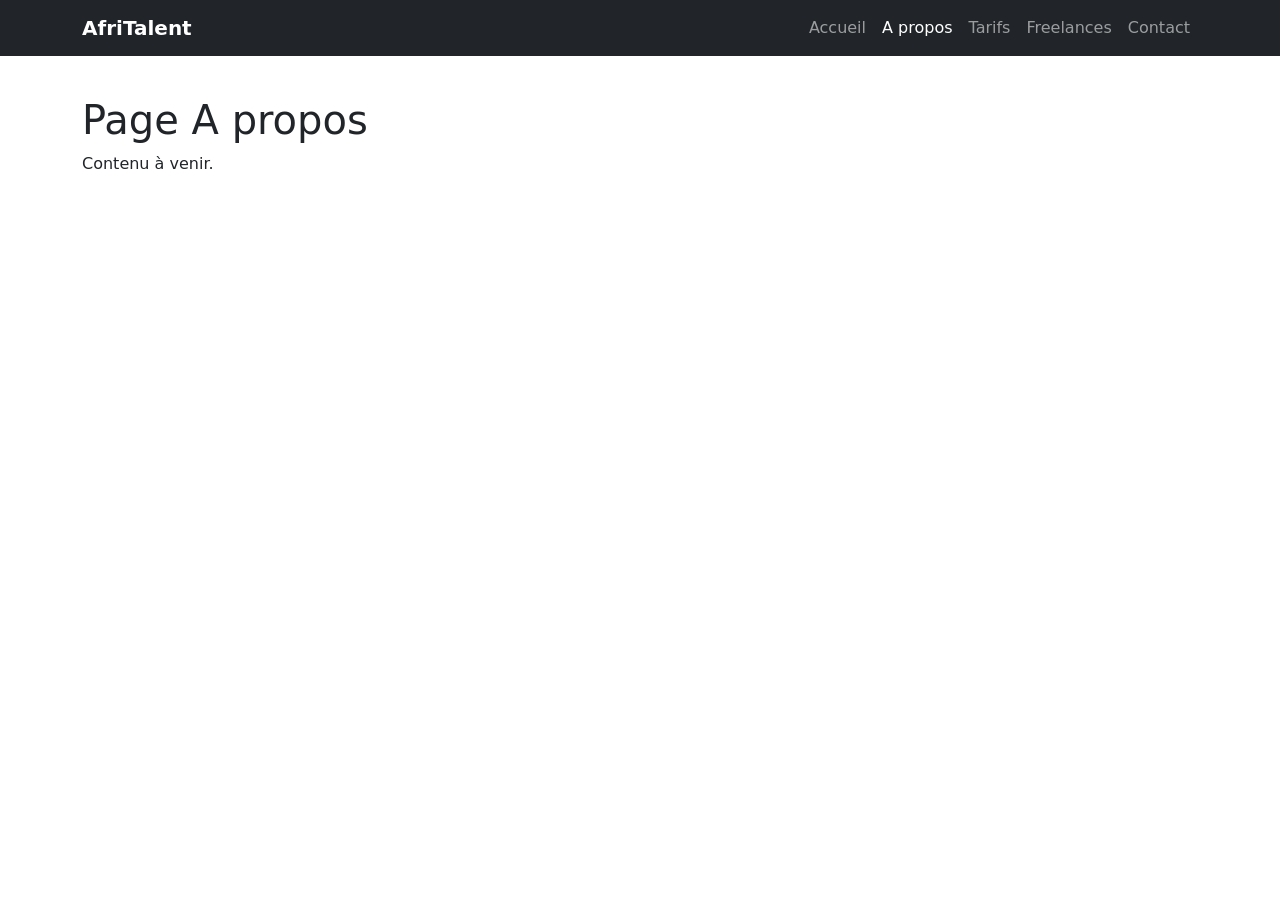
==== about.html @ 6c013454 "initial commit - Mbacke Mame awa" ====
<!DOCTYPE html>
<html lang="fr">
<head>
  <meta charset="UTF-8">
  <meta name="viewport" content="width=device-width, initial-scale=1.0">
  <title>AfriTalent - A Propos</title>
  <link href="https://cdn.jsdelivr.net/npm/bootstrap@5.3.3/dist/css/bootstrap.min.css" rel="stylesheet">
  <link rel="stylesheet" href="css/style.css">
</head>
<body>
  <!-- Navbar -->
  <nav class="navbar navbar-expand-lg navbar-dark bg-dark fixed-top">
    <div class="container">
      <a class="navbar-brand fw-bold" href="index.html">AfriTalent</a>
      <button class="navbar-toggler" type="button" data-bs-toggle="collapse" data-bs-target="#navbarNav">
        <span class="navbar-toggler-icon"></span>
      </button>
      <div class="collapse navbar-collapse" id="navbarNav">
        <ul class="navbar-nav ms-auto">
          <li class="nav-item"><a class="nav-link" href="index.html">Accueil</a></li>
          <li class="nav-item"><a class="nav-link active" href="about.html">A propos</a></li>
          <li class="nav-item"><a class="nav-link" href="tarifs.html">Tarifs</a></li>
          <li class="nav-item"><a class="nav-link" href="freelances.html">Freelances</a></li>
          <li class="nav-item"><a class="nav-link" href="contact.html">Contact</a></li>
        </ul>
      </div>
    </div>
  </nav>

  <!-- Contenu de la page -->
  <main class="container mt-5 pt-5">
    <h1>Page A propos</h1>
    <p>Contenu à venir.</p>
  </main>

  <script src="https://cdn.jsdelivr.net/npm/bootstrap@5.3.3/dist/js/bootstrap.bundle.min.js"></script>
  <script src="js/script.js"></script>
</body>
</html>
---- css/style.css ----
/* Reset de base pour le commit 1 */
body {
  margin: 0;
  padding: 0;
  font-family: system-ui, -apple-system, sans-serif;
}
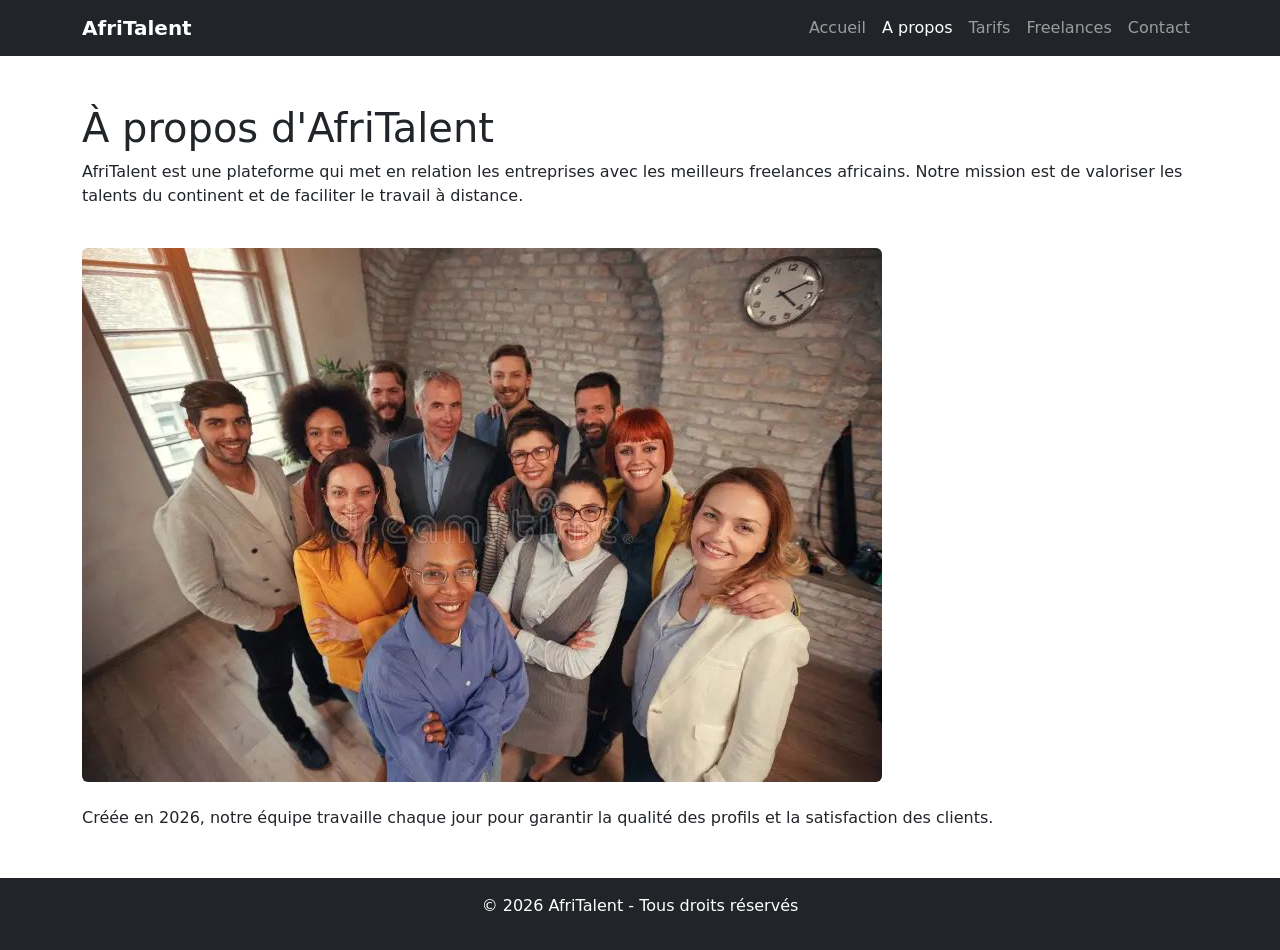
==== commit edd1f279: "COMMIT 2 : HTML 1 structure complète des 5 pages avec sections et contenu texte" ====
--- a/about.html
+++ b/about.html
@@ -9,7 +9,7 @@
 </head>
 <body>
   <!-- Navbar -->
-  <nav class="navbar navbar-expand-lg navbar-dark bg-dark fixed-top">
+  <nav class="navbar navbar-expand-lg navbar-dark bg-dark">
     <div class="container">
       <a class="navbar-brand fw-bold" href="index.html">AfriTalent</a>
       <button class="navbar-toggler" type="button" data-bs-toggle="collapse" data-bs-target="#navbarNav">
@@ -26,12 +26,20 @@
       </div>
     </div>
   </nav>
+ <!-- Contenu de la page -->
+  <main class="container my-5">
+    <section>
+      <h1>À propos d'AfriTalent</h1>
+      <p>AfriTalent est une plateforme qui met en relation les entreprises avec les meilleurs freelances africains. Notre mission est de valoriser les talents du continent et de faciliter le travail à distance.</p>
+     
+      <img src="Images/team.jpeg" alt="Équipe AfriTalent" class="img-fluid rounded mt-4">   
+      <p class="mt-4">Créée en 2026, notre équipe travaille chaque jour pour garantir la qualité des profils et la satisfaction des clients.</p>
+    </section>
+  </main>
+  <footer class="bg-dark text-white text-center py-3 mt-5">
+    <p>© 2026 AfriTalent - Tous droits réservés</p>
+  </footer>
 
-  <!-- Contenu de la page -->
-  <main class="container mt-5 pt-5">
-    <h1>Page A propos</h1>
-    <p>Contenu à venir.</p>
-  </main>
 
   <script src="https://cdn.jsdelivr.net/npm/bootstrap@5.3.3/dist/js/bootstrap.bundle.min.js"></script>
   <script src="js/script.js"></script>
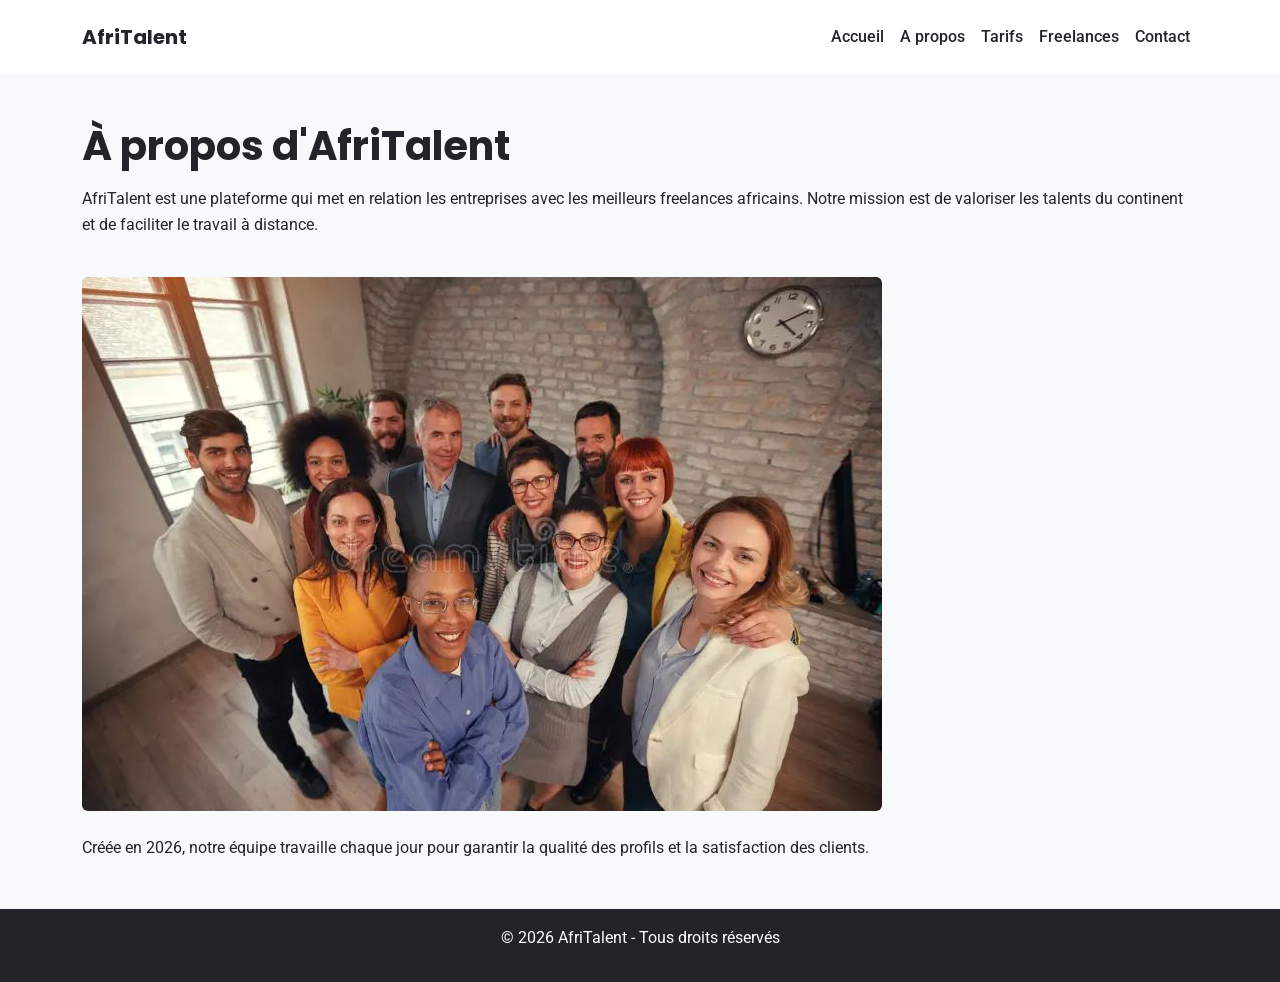
==== commit e9852bc9: "CSS : variables, typographie, layout général et styles de base" ====
--- a/about.html
+++ b/about.html
@@ -4,6 +4,10 @@
   <meta charset="UTF-8">
   <meta name="viewport" content="width=device-width, initial-scale=1.0">
   <title>AfriTalent - A Propos</title>
+  <!-- Google Fonts Poppins + Roboto -->
+<link rel="preconnect" href="https://fonts.googleapis.com">
+<link rel="preconnect" href="https://fonts.gstatic.com" crossorigin>
+<link href="https://fonts.googleapis.com/css2?family=Poppins:wght@600;700&family=Roboto:wght@400;500&display=swap" rel="stylesheet">
   <link href="https://cdn.jsdelivr.net/npm/bootstrap@5.3.3/dist/css/bootstrap.min.css" rel="stylesheet">
   <link rel="stylesheet" href="css/style.css">
 </head>
--- a/css/style.css
+++ b/css/style.css
@@ -1,6 +1,63 @@
-/* Reset de base pour le commit 1 */
-body {
+/*Variables CSS */
+:root {
+  --couleur-primaire: #2A9D8F;
+  --couleur-secondaire: #E76F51;
+  --couleur-fond: #F8F9FA;
+  --couleur-texte: #212529;
+  --couleur-blanc: #FFFFFF;
+  
+  --police-titre: 'Poppins', sans-serif;
+  --police-texte: 'Roboto', sans-serif;
+  
+  --espacement-sm: 0.5rem;
+  --espacement-md: 1rem;
+  --espacement-lg: 2rem;
+}
+
+/*Reset CSS */
+* {
   margin: 0;
   padding: 0;
-  font-family: system-ui, -apple-system, sans-serif;
+  box-sizing: border-box;
+}
+
+/* Styles de base */
+body {
+  font-family: var(--police-texte);
+  font-size: 16px;
+  color: var(--couleur-texte);
+  background-color: var(--couleur-fond);
+  line-height: 1.6;
+}
+
+h1, h2, h3, h4, h5, h6 {
+  font-family: var(--police-titre);
+  font-weight: 700;
+  margin-bottom: var(--espacement-md);
+}
+
+a {
+  text-decoration: none;
+  color: var(--couleur-primaire);
+}
+
+/*Navbar */
+.navbar {
+  background-color: var(--couleur-blanc) !important;
+  padding: var(--espacement-md) var(--espacement-lg);
+}
+/* Liens de la navbar */
+.navbar .nav-link {
+  color: var(--couleur-texte) !important;
+  font-weight: 500;
+}
+
+.navbar .nav-link:hover {
+  color: var(--couleur-primaire) !important;
+}
+
+.navbar-brand {
+  color: var(--couleur-texte) !important;
+  font-family: var(--police-titre);
+  font-weight: 700;
 }
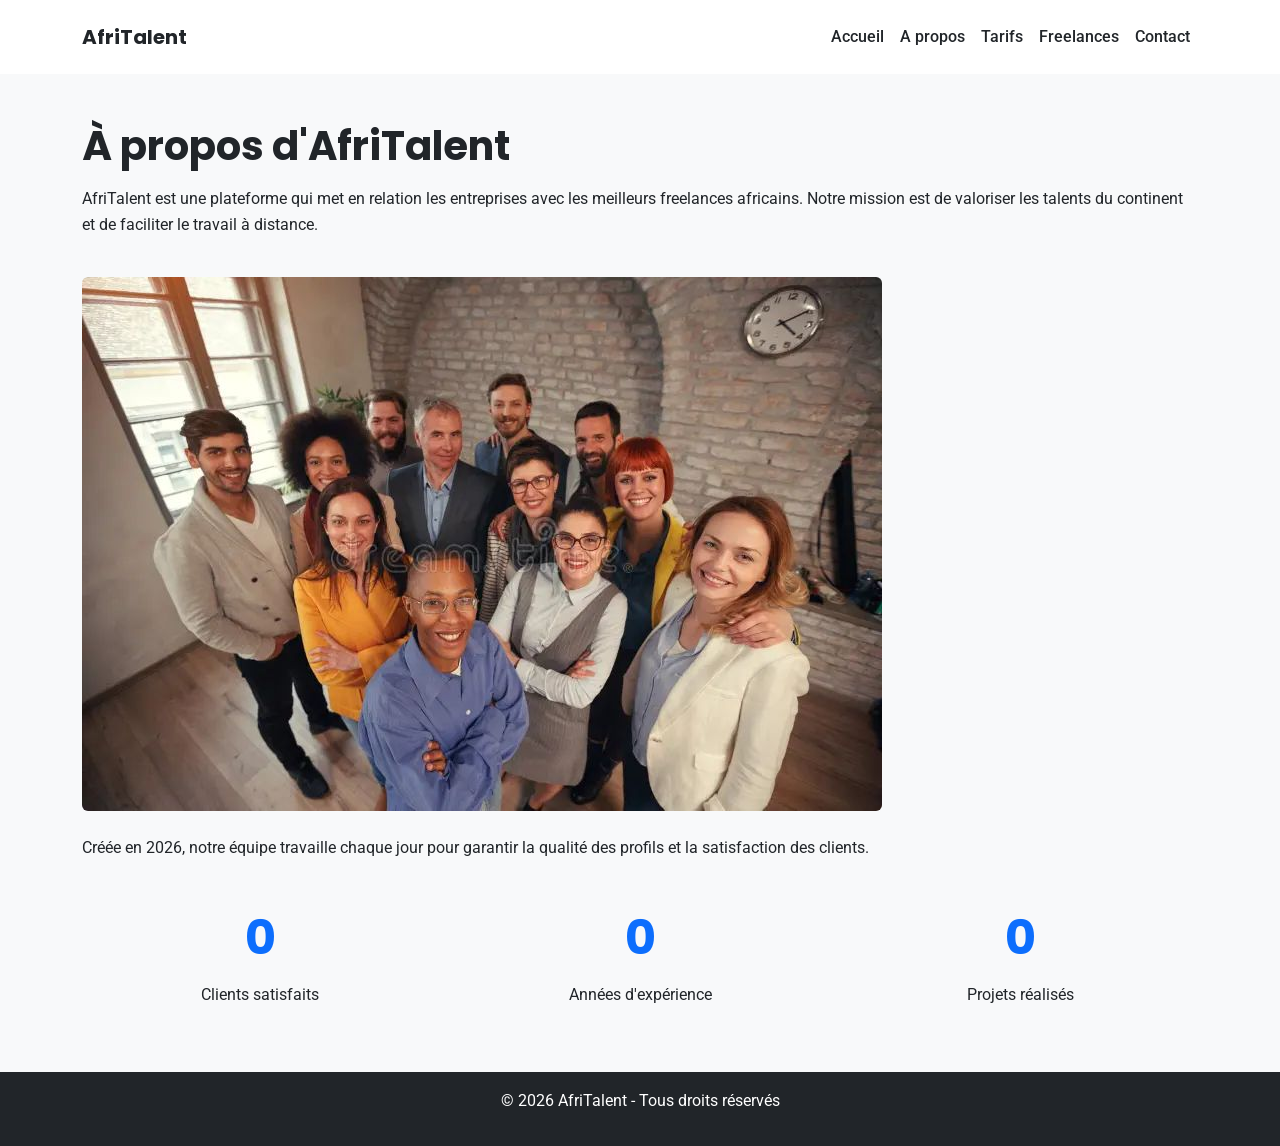
==== commit 6e7e8533: "COMMIT 7 JS : compteurs animés au scroll et animations fade-in des sections" ====
--- a/about.html
+++ b/about.html
@@ -32,20 +32,35 @@
   </nav>
  <!-- Contenu de la page -->
   <main class="container my-5">
-    <section>
+    
       <h1>À propos d'AfriTalent</h1>
       <p>AfriTalent est une plateforme qui met en relation les entreprises avec les meilleurs freelances africains. Notre mission est de valoriser les talents du continent et de faciliter le travail à distance.</p>
      
       <img src="Images/team.jpeg" alt="Équipe AfriTalent" class="img-fluid rounded mt-4">   
       <p class="mt-4">Créée en 2026, notre équipe travaille chaque jour pour garantir la qualité des profils et la satisfaction des clients.</p>
-    </section>
+      <!-- COMMIT 7 -->
+<section class="stats-section text-center my-5">
+  <div class="row">
+    <div class="col-md-4">
+      <h2 class="counter" data-target="150">0</h2>
+      <p>Clients satisfaits</p>
+    </div>
+    <div class="col-md-4">
+      <h2 class="counter" data-target="5">0</h2>
+      <p>Années d'expérience</p>
+    </div>
+    <div class="col-md-4">
+      <h2 class="counter" data-target="50">0</h2>
+      <p>Projets réalisés</p>
+    </div>
+  </div>
+</section>
   </main>
   <footer class="bg-dark text-white text-center py-3 mt-5">
     <p>© 2026 AfriTalent - Tous droits réservés</p>
   </footer>
 
-
   <script src="https://cdn.jsdelivr.net/npm/bootstrap@5.3.3/dist/js/bootstrap.bundle.min.js"></script>
-  <script src="js/script.js"></script>
+  <script src="js/main.js"></script>
 </body>
 </html>
--- a/css/style.css
+++ b/css/style.css
@@ -12,6 +12,16 @@
   --espacement-sm: 0.5rem;
   --espacement-md: 1rem;
   --espacement-lg: 2rem;
+}
+[data-theme="dark"] {
+  --couleur-fond: #121212;
+  --couleur-texte: #ffffff;
+  --couleur-primaire: #bb86fc;
+}
+body {
+  background-color: var(--couleur-fond);
+  color: var(--couleur-texte);
+  transition: 0.3s ease;
 }
 
 /*Reset CSS */
@@ -60,4 +70,125 @@
   color: var(--couleur-texte) !important;
   font-family: var(--police-titre);
   font-weight: 700;
-}+}
+
+/* Hero asymétrique */
+.hero-asym {
+  background: linear-gradient(135deg, var(--couleur-fond) 0%, #e9ecef 100%);
+  padding-top: 5rem;
+  padding-bottom: 5rem;
+}
+
+/* Bento Grid */
+.bento-grid {
+  display: grid;
+  grid-template-columns: repeat(3, 1fr);
+  gap: var(--espacement-lg);
+}
+
+.bento-item {
+  background: var(--couleur-blanc);
+  padding: 2rem;
+  border-radius: 1rem;
+  box-shadow: 0 4px 6px rgba(0,0,0,0.08);
+  transition: transform 0.3s ease, box-shadow 0.3s ease;
+  font-family: var(--police-texte);
+}
+
+.bento-item:hover {
+  transform: translateY(-8px);
+  box-shadow: 0 12px 24px rgba(0,0,0,0.12);
+}
+
+.bento-large {
+  grid-column: span 2;
+  grid-row: span 2;
+  background: linear-gradient(135deg, var(--couleur-primaire) 0%, #1a8fd4 100%);
+  color: var(--couleur-blanc);
+}
+
+.bento-large h3, .bento-large p {
+  color: var(--couleur-blanc);
+}
+
+.bento-wide {
+  grid-column: span 3;
+  background: var(--couleur-secondaire);
+  color: var(--couleur-blanc);
+}
+
+/* Mobile : 1 seule colonne */
+@media (max-width: 768px) {
+  .bento-grid {
+    grid-template-columns: 1fr;
+  }
+  .bento-large, .bento-wide {
+    grid-column: span 1;
+    grid-row: span 1;
+  }
+}
+
+/* Cartes catégories hover */
+.categories .card {
+  border: none;
+  border-radius: 1rem;
+  transition: transform 0.3s ease, box-shadow 0.3s ease;
+  cursor: pointer;
+  background: var(--couleur-blanc);
+}
+
+.categories .card:hover {
+  transform: translateY(-10px);
+  box-shadow: 0 15px 30px rgba(0,0,0,0.15);
+}
+
+.categories .card-title {
+  color: var(--couleur-primaire);
+  font-family: var(--police-titre);
+}
+/* Tablette 768px la bento passe 1 colonne */
+@media (max-width: 768px) {
+  .bento-grid {
+    grid-template-columns: 1fr;
+  }
+  .bento-large, .bento-wide {
+    grid-column: span 1;
+    grid-row: span 1;
+  }
+}
+
+/* Mobile 375px on réduit les tailles de texte */
+@media (max-width: 575px) {
+  .display-3, .display-4 { font-size: 2rem !important; }
+  .display-1 { font-size: 2.5rem !important; }
+  h1, h2 { font-size: 1.8rem; }
+  .category-card { padding: 1.5rem !important; }
+  .container { padding-left: 15px; padding-right: 15px; }
+}
+/* Bouton remonter */
+#back-to-top {
+  position: fixed;
+  bottom: 20px;
+  right: 20px;
+  display: none;
+  z-index: 999;
+}
+/* Transition fluide pour la navbar */
+.navbar {
+  transition: box-shadow 0.3s ease-in-out !important;
+}
+/* COMMIT 7 - Fade-in et le compteurs */
+.stat-section{
+  opacity: 0;
+  transform: translateY(30px);
+  transition: opacity 0.8s ease, transform 0.8s ease;
+}
+.stat-section.fade-in {
+  opacity: 1;
+  transform: translateY(0);
+}
+.counter {
+  font-size: 3rem;
+  font-weight: bold;
+  color: #0d6efd;
+}
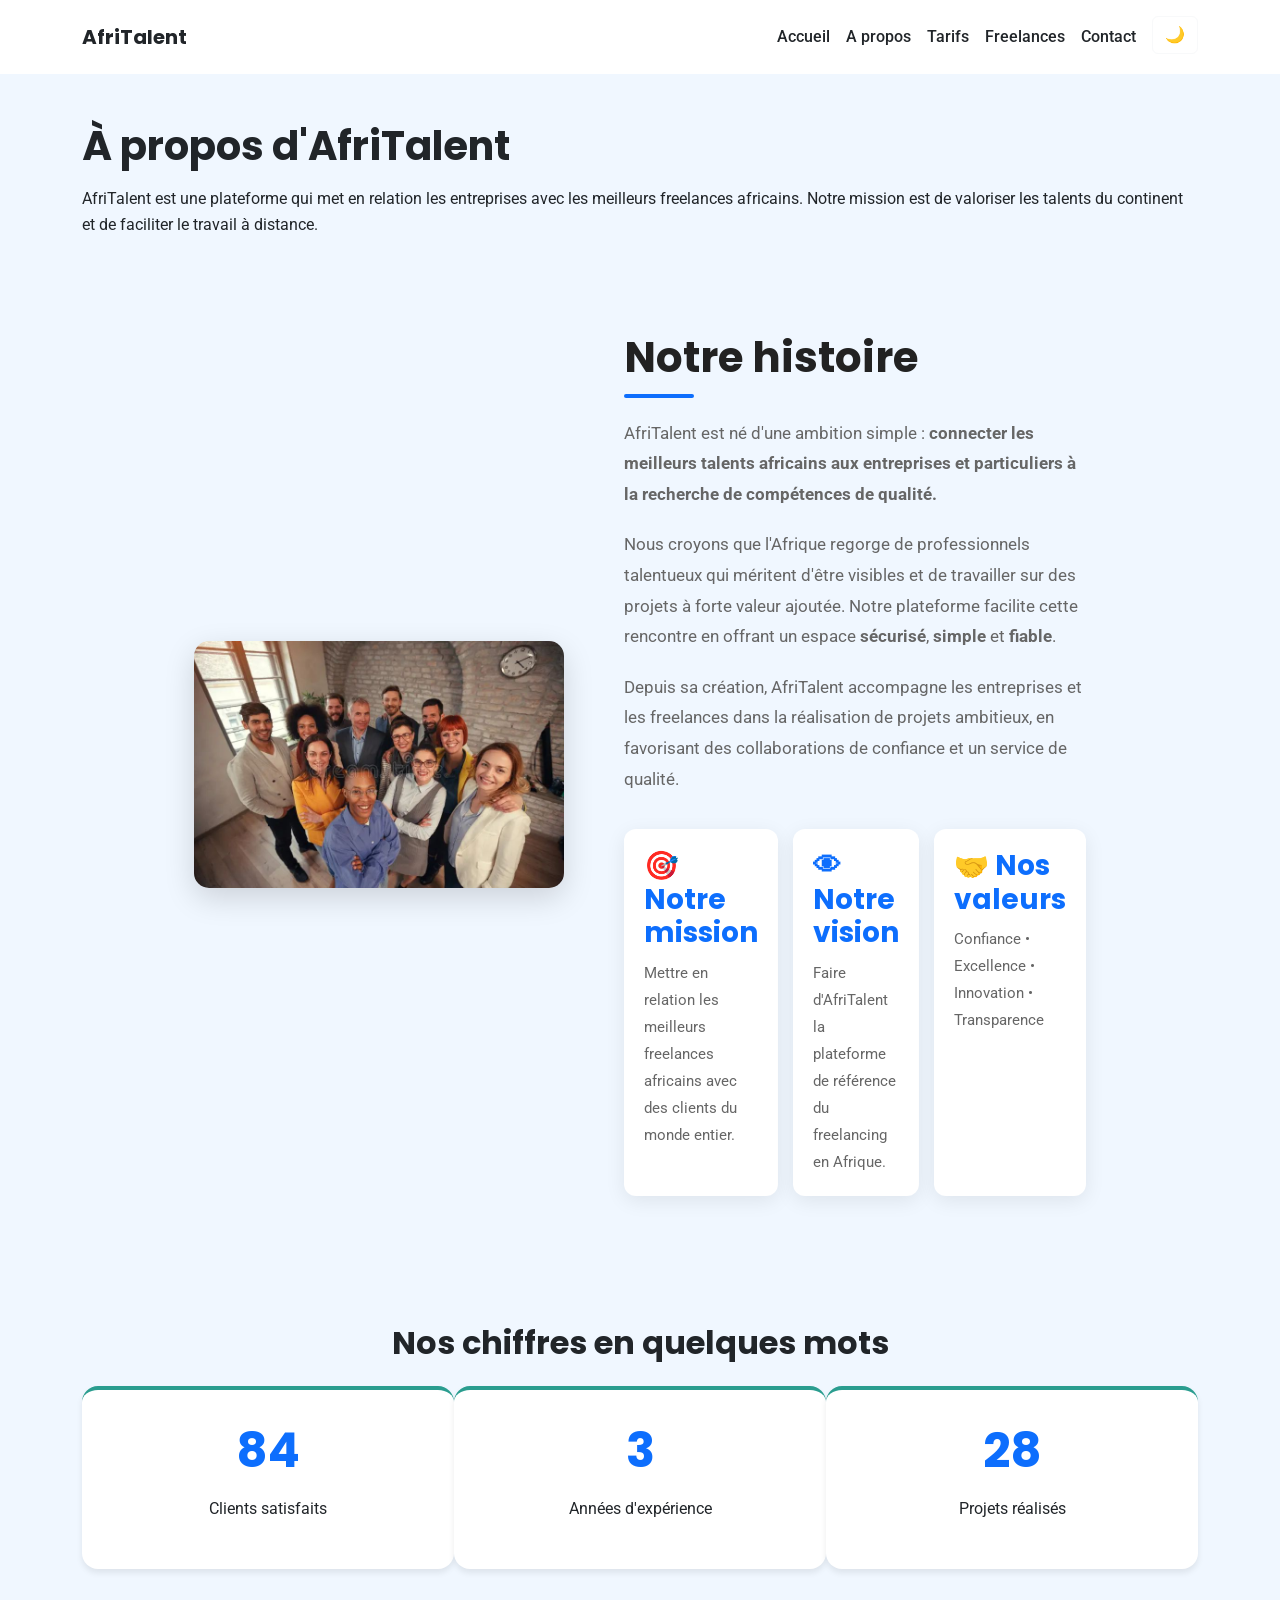
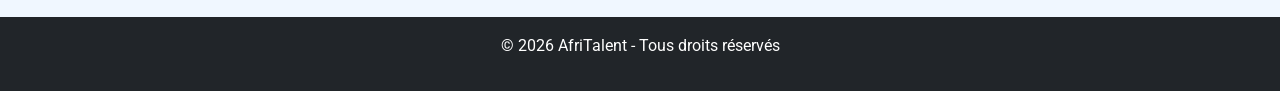
==== commit 3e155f8b: "Déploiement : GitHub Pages activé, README finalisé et présentation PowerPoint ajoutée" ====
--- a/about.html
+++ b/about.html
@@ -1,16 +1,19 @@
 <!DOCTYPE html>
 <html lang="fr">
+
 <head>
   <meta charset="UTF-8">
   <meta name="viewport" content="width=device-width, initial-scale=1.0">
   <title>AfriTalent - A Propos</title>
   <!-- Google Fonts Poppins + Roboto -->
-<link rel="preconnect" href="https://fonts.googleapis.com">
-<link rel="preconnect" href="https://fonts.gstatic.com" crossorigin>
-<link href="https://fonts.googleapis.com/css2?family=Poppins:wght@600;700&family=Roboto:wght@400;500&display=swap" rel="stylesheet">
+  <link rel="preconnect" href="https://fonts.googleapis.com">
+  <link rel="preconnect" href="https://fonts.gstatic.com" crossorigin>
+  <link href="https://fonts.googleapis.com/css2?family=Poppins:wght@600;700&family=Roboto:wght@400;500&display=swap"
+    rel="stylesheet">
   <link href="https://cdn.jsdelivr.net/npm/bootstrap@5.3.3/dist/css/bootstrap.min.css" rel="stylesheet">
   <link rel="stylesheet" href="css/style.css">
 </head>
+
 <body>
   <!-- Navbar -->
   <nav class="navbar navbar-expand-lg navbar-dark bg-dark">
@@ -26,41 +29,100 @@
           <li class="nav-item"><a class="nav-link" href="tarifs.html">Tarifs</a></li>
           <li class="nav-item"><a class="nav-link" href="freelances.html">Freelances</a></li>
           <li class="nav-item"><a class="nav-link" href="contact.html">Contact</a></li>
+          <li class="nav-item"><button id="theme-toggle" class="btn btn-outline-light ms-2" type="button">🌙</button>
+          </li>
         </ul>
       </div>
     </div>
   </nav>
- <!-- Contenu de la page -->
+  <!-- Contenu de la page -->
   <main class="container my-5">
-    
-      <h1>À propos d'AfriTalent</h1>
-      <p>AfriTalent est une plateforme qui met en relation les entreprises avec les meilleurs freelances africains. Notre mission est de valoriser les talents du continent et de faciliter le travail à distance.</p>
-     
-      <img src="Images/team.jpeg" alt="Équipe AfriTalent" class="img-fluid rounded mt-4">   
-      <p class="mt-4">Créée en 2026, notre équipe travaille chaque jour pour garantir la qualité des profils et la satisfaction des clients.</p>
-      <!-- COMMIT 7 -->
-<section class="stats-section text-center my-5">
-  <div class="row">
-    <div class="col-md-4">
-      <h2 class="counter" data-target="150">0</h2>
-      <p>Clients satisfaits</p>
-    </div>
-    <div class="col-md-4">
-      <h2 class="counter" data-target="5">0</h2>
-      <p>Années d'expérience</p>
-    </div>
-    <div class="col-md-4">
-      <h2 class="counter" data-target="50">0</h2>
-      <p>Projets réalisés</p>
-    </div>
-  </div>
-</section>
+
+    <h1>À propos d'AfriTalent</h1>
+    <p>AfriTalent est une plateforme qui met en relation les entreprises avec les meilleurs freelances africains. Notre
+      mission est de valoriser les talents du continent et de faciliter le travail à distance.</p>
+
+    <section class="about">
+      <div class="about-container">
+
+        <div class="about-image">
+          <img src="Images/team.jpeg" alt="Equipe AfriTalent">
+        </div>
+
+        <div class="about-content">
+
+          <h2>Notre histoire</h2>
+
+          <p>
+            AfriTalent est né d'une ambition simple :
+            <strong>connecter les meilleurs talents africains aux entreprises
+              et particuliers à la recherche de compétences de qualité.</strong>
+          </p>
+
+          <p>
+            Nous croyons que l'Afrique regorge de professionnels talentueux qui
+            méritent d'être visibles et de travailler sur des projets à forte
+            valeur ajoutée. Notre plateforme facilite cette rencontre en offrant
+            un espace <strong>sécurisé</strong>, <strong>simple</strong> et
+            <strong>fiable</strong>.
+          </p>
+
+          <p>
+            Depuis sa création, AfriTalent accompagne les entreprises et les
+            freelances dans la réalisation de projets ambitieux, en favorisant
+            des collaborations de confiance et un service de qualité.
+          </p>
+
+          <div class="about-boxes">
+
+            <div class="box">
+              <h3>🎯 Notre mission</h3>
+              <p>Mettre en relation les meilleurs freelances africains avec des clients du monde entier.</p>
+            </div>
+
+            <div class="box">
+              <h3>👁 Notre vision</h3>
+              <p>Faire d'AfriTalent la plateforme de référence du freelancing en Afrique.</p>
+            </div>
+
+            <div class="box">
+              <h3>🤝 Nos valeurs</h3>
+              <p>Confiance • Excellence • Innovation • Transparence</p>
+            </div>
+
+          </div>
+
+        </div>
+
+      </div>
+    </section>
+    <!-- COMMIT 7 -->
+    <section class="stats-section text-center my-5">
+      <div class="container">
+        <h2 class="mb-4">Nos chiffres en quelques mots</h2>
+        <div class="row">
+          <div class="col-md-4">
+            <h2 class="counter" data-target="300">0</h2>
+            <p>Clients satisfaits</p>
+          </div>
+          <div class="col-md-4">
+            <h2 class="counter" data-target="10">0</h2>
+            <p>Années d'expérience</p>
+          </div>
+          <div class="col-md-4">
+            <h2 class="counter" data-target="100">0</h2>
+            <p>Projets réalisés</p>
+          </div>
+        </div>
+      </div>
+    </section>
   </main>
   <footer class="bg-dark text-white text-center py-3 mt-5">
     <p>© 2026 AfriTalent - Tous droits réservés</p>
   </footer>
 
   <script src="https://cdn.jsdelivr.net/npm/bootstrap@5.3.3/dist/js/bootstrap.bundle.min.js"></script>
-  <script src="js/main.js"></script>
+  <script src="JS/main.js"></script>
 </body>
+
 </html>
--- a/css/style.css
+++ b/css/style.css
@@ -2,22 +2,26 @@
 :root {
   --couleur-primaire: #2A9D8F;
   --couleur-secondaire: #E76F51;
-  --couleur-fond: #F8F9FA;
+  --couleur-fond: #f0f7ff;
+  --couleur-carte: #FFFFFF;
   --couleur-texte: #212529;
   --couleur-blanc: #FFFFFF;
-  
+
   --police-titre: 'Poppins', sans-serif;
   --police-texte: 'Roboto', sans-serif;
-  
+
   --espacement-sm: 0.5rem;
   --espacement-md: 1rem;
   --espacement-lg: 2rem;
 }
+
 [data-theme="dark"] {
   --couleur-fond: #121212;
-  --couleur-texte: #ffffff;
+  --couleur-carte: #1e1e1e;
+  --couleur-texte: #e0e0e0;
   --couleur-primaire: #bb86fc;
 }
+
 body {
   background-color: var(--couleur-fond);
   color: var(--couleur-texte);
@@ -40,7 +44,12 @@
   line-height: 1.6;
 }
 
-h1, h2, h3, h4, h5, h6 {
+h1,
+h2,
+h3,
+h4,
+h5,
+h6 {
   font-family: var(--police-titre);
   font-weight: 700;
   margin-bottom: var(--espacement-md);
@@ -56,6 +65,7 @@
   background-color: var(--couleur-blanc) !important;
   padding: var(--espacement-md) var(--espacement-lg);
 }
+
 /* Liens de la navbar */
 .navbar .nav-link {
   color: var(--couleur-texte) !important;
@@ -72,11 +82,56 @@
   font-weight: 700;
 }
 
+.afri {
+  color: #0d6efd;
+}
+
+.talent {
+  color: #212529;
+}
+
+.logo:hover {
+  color: inherit;
+}
+
+.logo {
+  font-family: 'poppins', sans-serif;
+  font-size: 32px;
+  font-weight: 700;
+}
+
 /* Hero asymétrique */
 .hero-asym {
-  background: linear-gradient(135deg, var(--couleur-fond) 0%, #e9ecef 100%);
+  background: linear-gradient(135deg, var(--couleur-fond) 0%, #d8e9f5 100%);
   padding-top: 5rem;
   padding-bottom: 5rem;
+  position: relative;
+  overflow: hidden;
+}
+
+.hero-asym::before {
+  content: "";
+  position: absolute;
+  top: -50px;
+  right: -50px;
+  width: 300px;
+  height: 300px;
+  background: var(--couleur-primaire);
+  opacity: 0.08;
+  border-radius: 50%;
+}
+
+.stats-section .col-md-4 {
+  background: var(--couleur-carte);
+  border-radius: 1rem;
+  padding: 2rem 1rem;
+  box-shadow: 0 4px 6px rgba(0, 0, 0, 0.08);
+  border-top: 4px solid var(--couleur-primaire);
+  transition: transform 0.3s ease;
+}
+
+.stats-section .col-md-4:hover {
+  transform: translateY(-6px);
 }
 
 /* Bento Grid */
@@ -87,34 +142,82 @@
 }
 
 .bento-item {
-  background: var(--couleur-blanc);
+  background: var(--couleur-carte);
+  color: var(--couleur-texte);
   padding: 2rem;
   border-radius: 1rem;
-  box-shadow: 0 4px 6px rgba(0,0,0,0.08);
+  box-shadow: 0 4px 6px rgba(0, 0, 0, 0.08);
   transition: transform 0.3s ease, box-shadow 0.3s ease;
   font-family: var(--police-texte);
 }
 
 .bento-item:hover {
   transform: translateY(-8px);
-  box-shadow: 0 12px 24px rgba(0,0,0,0.12);
+  box-shadow: 0 12px 24px rgba(0, 0, 0, 0.12);
 }
 
 .bento-large {
   grid-column: span 2;
   grid-row: span 2;
   background: linear-gradient(135deg, var(--couleur-primaire) 0%, #1a8fd4 100%);
-  color: var(--couleur-blanc);
-}
-
-.bento-large h3, .bento-large p {
-  color: var(--couleur-blanc);
+  color: #FFFFFF !important;
+}
+
+.bento-large h3,
+.bento-large p {
+  color: #FFFFFF !important;
 }
 
 .bento-wide {
   grid-column: span 3;
   background: var(--couleur-secondaire);
-  color: var(--couleur-blanc);
+  color: #FFFFFF !important;
+}
+
+.freelance-card {
+  background: var(--couleur-carte);
+  border-radius: 1rem;
+  padding: 1rem;
+  margin-bottom: 1.5rem;
+  box-shadow: 0 4px 6px rgba(0, 0, 0, 0.08);
+  transition: transform 0.3s ease, box-shadow 0.3s ease;
+}
+
+.freelance-card:hover {
+  transform: translateY(-6px);
+  box-shadow: 0 12px 24px rgba(0, 0, 0, 0.12);
+}
+
+.freelance-card img {
+  height: 220px;
+  width: 100%;
+  object-fit: cover;
+}
+
+.freelance-card p {
+  margin-top: 0.8rem;
+  font-weight: 600;
+  text-align: center;
+}
+
+.freelance-desc {
+  font-size: 13px;
+  color: #555;
+  margin: 10px 0 15px 0;
+  line-height: 1.5;
+  min-height: 45px;
+}
+
+.btn-choisir {
+  width: 100%;
+  padding: 10px;
+  background: linear-gradient(135deg, #2563eb, #1d4ed8);
+  color: white;
+  border: none;
+  border-radius: 10px;
+  font-weight: 600;
+  cursor: pointer;
+  transition: all 0.3s ease;
 }
 
 /* Mobile : 1 seule colonne */
@@ -122,10 +225,39 @@
   .bento-grid {
     grid-template-columns: 1fr;
   }
-  .bento-large, .bento-wide {
+
+  .bento-large,
+  .bento-wide {
     grid-column: span 1;
     grid-row: span 1;
   }
+}
+
+/* Boutons filtres */
+.btn-outline-primary {
+  border-radius: 25px;
+  /* coins arrondis */
+  padding: 10px 24px;
+  font-weight: 500;
+  border: 2px solid #2563eb;
+  transition: all 0.3s ease;
+  margin: 0 5px;
+}
+
+.btn-outline-primary:hover {
+  background-color: #2563eb;
+  border-color: #2563eb;
+  transform: translateY(-2px);
+  box-shadow: 0 6px 16px rgba(37, 99, 235, 0.35);
+}
+
+/* Bouton actif quand tu cliques sur un filtre */
+.btn-outline-primary.active,
+.btn-outline-primary:active {
+  background-color: #2563eb !important;
+  border-color: #2563eb !important;
+  color: white !important;
+  box-shadow: 0 6px 16px rgba(37, 99, 235, 0.35);
 }
 
 /* Cartes catégories hover */
@@ -139,19 +271,35 @@
 
 .categories .card:hover {
   transform: translateY(-10px);
-  box-shadow: 0 15px 30px rgba(0,0,0,0.15);
+  box-shadow: 0 15px 30px rgba(0, 0, 0, 0.15);
 }
 
 .categories .card-title {
   color: var(--couleur-primaire);
   font-family: var(--police-titre);
 }
+
+.categories .text-success {
+  color: var(--couleur-primaire) !important;
+}
+
+.category-card {
+  border-top: 3px solid transparent;
+  transition: border-color 0.3s ease, transform 0.3s ease;
+}
+
+.category-card:hover {
+  border-top-color: var(--couleur-secondaire);
+}
+
 /* Tablette 768px la bento passe 1 colonne */
 @media (max-width: 768px) {
   .bento-grid {
     grid-template-columns: 1fr;
   }
-  .bento-large, .bento-wide {
+
+  .bento-large,
+  .bento-wide {
     grid-column: span 1;
     grid-row: span 1;
   }
@@ -159,12 +307,31 @@
 
 /* Mobile 375px on réduit les tailles de texte */
 @media (max-width: 575px) {
-  .display-3, .display-4 { font-size: 2rem !important; }
-  .display-1 { font-size: 2.5rem !important; }
-  h1, h2 { font-size: 1.8rem; }
-  .category-card { padding: 1.5rem !important; }
-  .container { padding-left: 15px; padding-right: 15px; }
-}
+
+  .display-3,
+  .display-4 {
+    font-size: 2rem !important;
+  }
+
+  .display-1 {
+    font-size: 2.5rem !important;
+  }
+
+  h1,
+  h2 {
+    font-size: 1.8rem;
+  }
+
+  .category-card {
+    padding: 1.5rem !important;
+  }
+
+  .container {
+    padding-left: 15px;
+    padding-right: 15px;
+  }
+}
+
 /* Bouton remonter */
 #back-to-top {
   position: fixed;
@@ -173,22 +340,292 @@
   display: none;
   z-index: 999;
 }
+
 /* Transition fluide pour la navbar */
 .navbar {
   transition: box-shadow 0.3s ease-in-out !important;
 }
+
+/* section tarifs */
+.grille-tarifs {
+  display: grid;
+  grid-template-columns: repeat(3, 1fr);
+  gap: 2rem;
+}
+
+.tarif-card {
+  background: var(--couleur-carte);
+  color: var(--couleur-texte);
+  padding: 2rem;
+  border-radius: 1rem;
+  text-align: center;
+}
+
+.tarif-populaire {
+  border: 3px solid var(--couleur-primaire);
+  transform: scale(1.05);
+  position: relative;
+}
+
+.tarif-populaire::before {
+  content: "Populaire";
+  position: absolute;
+  top: -12px;
+  left: 50%;
+  transform: translateX(-50%);
+  background: var(--couleur-primaire);
+  color: #FFFFFF;
+  padding: 0.3rem 1rem;
+  border-radius: 20px;
+  font-size: 0.8rem;
+}
+
+.btn-tarifs {
+  background: var(--couleur-primaire);
+  color: white;
+  border: none;
+  padding: 0.8rem 2rem;
+  border-radius: 0.5rem;
+  font-weight: 600;
+  cursor: pointer;
+  margin-top: 1rem;
+  width: 100%;
+}
+
+.prix {
+  font-size: 2.5rem;
+  font-weight: 700;
+  font-family: var(--police-titre);
+  color: var(--couleur-primaire);
+  margin: 1rem 0;
+}
+
+.prix span {
+  font-size: 1rem;
+  font-weight: 400;
+  color: var(--couleur-texte);
+}
+
+.btn-tarifs:hover {
+  transform: translateY(-2px);
+  opacity: 0.9;
+}
+
+.faq {
+  padding: 80px 10%;
+}
+
+.faq h2 {
+  text-align: center;
+  margin-bottom: 40px;
+}
+
+.faq-item {
+  background: #fff;
+  margin: 20px 0;
+  padding: 25px;
+  border-radius: 12px;
+  box-shadow: 0 5px 15px rgba(0, 0, 0, .08);
+}
+
+.faq-item h3 {
+  color: #16a085;
+  margin-bottom: 10px;
+}
+
+.about {
+  padding: 80px 10%;
+}
+
+.about-container {
+  display: flex;
+  align-items: center;
+  gap: 60px;
+  flex-wrap: wrap;
+}
+
+.about-image {
+  flex: 1;
+}
+
+.about-image img {
+  width: 100%;
+  border-radius: 15px;
+  box-shadow: 0 10px 30px rgba(0, 0, 0, .15);
+}
+
+.about-content {
+  flex: 1;
+}
+
+.about-content h2 {
+  font-size: 42px;
+  margin-bottom: 20px;
+  color: #222;
+}
+
+.about-content p {
+  color: #666;
+  line-height: 1.8;
+  margin-bottom: 20px;
+  font-size: 17px;
+}
+
+.about-boxes {
+  display: grid;
+  grid-template-columns: repeat(3, 1fr);
+  gap: 15px;
+  margin-top: 35px;
+}
+
+.box {
+  background: white;
+  padding: 20px;
+  border-radius: 12px;
+  box-shadow: 0 5px 20px rgba(0, 0, 0, .08);
+  transition: .3s;
+}
+
+.box:hover {
+  transform: translateY(-6px);
+}
+
+.box h3 {
+  margin-bottom: 10px;
+  color: #0d6efd;
+}
+
+.box p {
+  font-size: 15px;
+  margin: 0;
+}
+
+@media(max-width:900px) {
+
+  .about-container {
+    flex-direction: column;
+  }
+
+  .about-boxes {
+    grid-template-columns: 1fr;
+  }
+
+  .about-content h2 {
+    font-size: 35px;
+  }
+
+}
+
+.about-content h2::after {
+  content: "";
+  display: block;
+  width: 70px;
+  height: 4px;
+  background: #0d6efd;
+  margin-top: 10px;
+  border-radius: 10px;
+}
+
+/* 
+   Rejoindre AfriTalent*/
+
+.join-section {
+  background: linear-gradient(135deg, #0d6efd, #2563eb);
+  color: #fff;
+  text-align: center;
+  padding: 80px 20px;
+  margin-top: 70px;
+  border-radius: 20px;
+}
+
+.join-content {
+  max-width: 750px;
+  margin: auto;
+}
+
+.join-section h2 {
+  font-size: 40px;
+  margin-bottom: 20px;
+  font-weight: 700;
+}
+
+.join-section h2 span {
+  color: #FFD54F;
+}
+
+.join-section p {
+  font-size: 18px;
+  line-height: 1.8;
+  margin-bottom: 35px;
+  opacity: .95;
+}
+
+.join-buttons {
+  display: flex;
+  justify-content: center;
+  gap: 20px;
+  flex-wrap: wrap;
+}
+
+.join-buttons a {
+  text-decoration: none;
+  padding: 15px 35px;
+  border-radius: 50px;
+  font-size: 17px;
+  font-weight: 600;
+  transition: .3s;
+}
+
+.btn-primary {
+  background: #fff;
+  color: #0d6efd;
+}
+
+.btn-primary:hover {
+  transform: translateY(-4px);
+  box-shadow: 0 10px 25px rgba(0, 0, 0, .25);
+}
+
+.btn-secondary {
+  border: 2px solid #fff;
+  color: #fff;
+}
+
+.btn-secondary:hover {
+  background: #fff;
+  color: #0d6efd;
+}
+
 /* COMMIT 7 - Fade-in et le compteurs */
-.stat-section{
+.stat-section {
   opacity: 0;
   transform: translateY(30px);
   transition: opacity 0.8s ease, transform 0.8s ease;
 }
+
 .stat-section.fade-in {
   opacity: 1;
   transform: translateY(0);
 }
+
 .counter {
   font-size: 3rem;
   font-weight: bold;
   color: #0d6efd;
 }
+
+.card-img-top {
+  height: 220px;
+  object-fit: cover;
+}
+
+.card {
+  height: 100%;
+}
+
+#contactForm {
+  background: var(--couleur-carte);
+  padding: 2rem;
+  border-radius: 1rem;
+  box-shadow: 0 4px 6px rgba(0, 0, 0, 0.08);
+}
